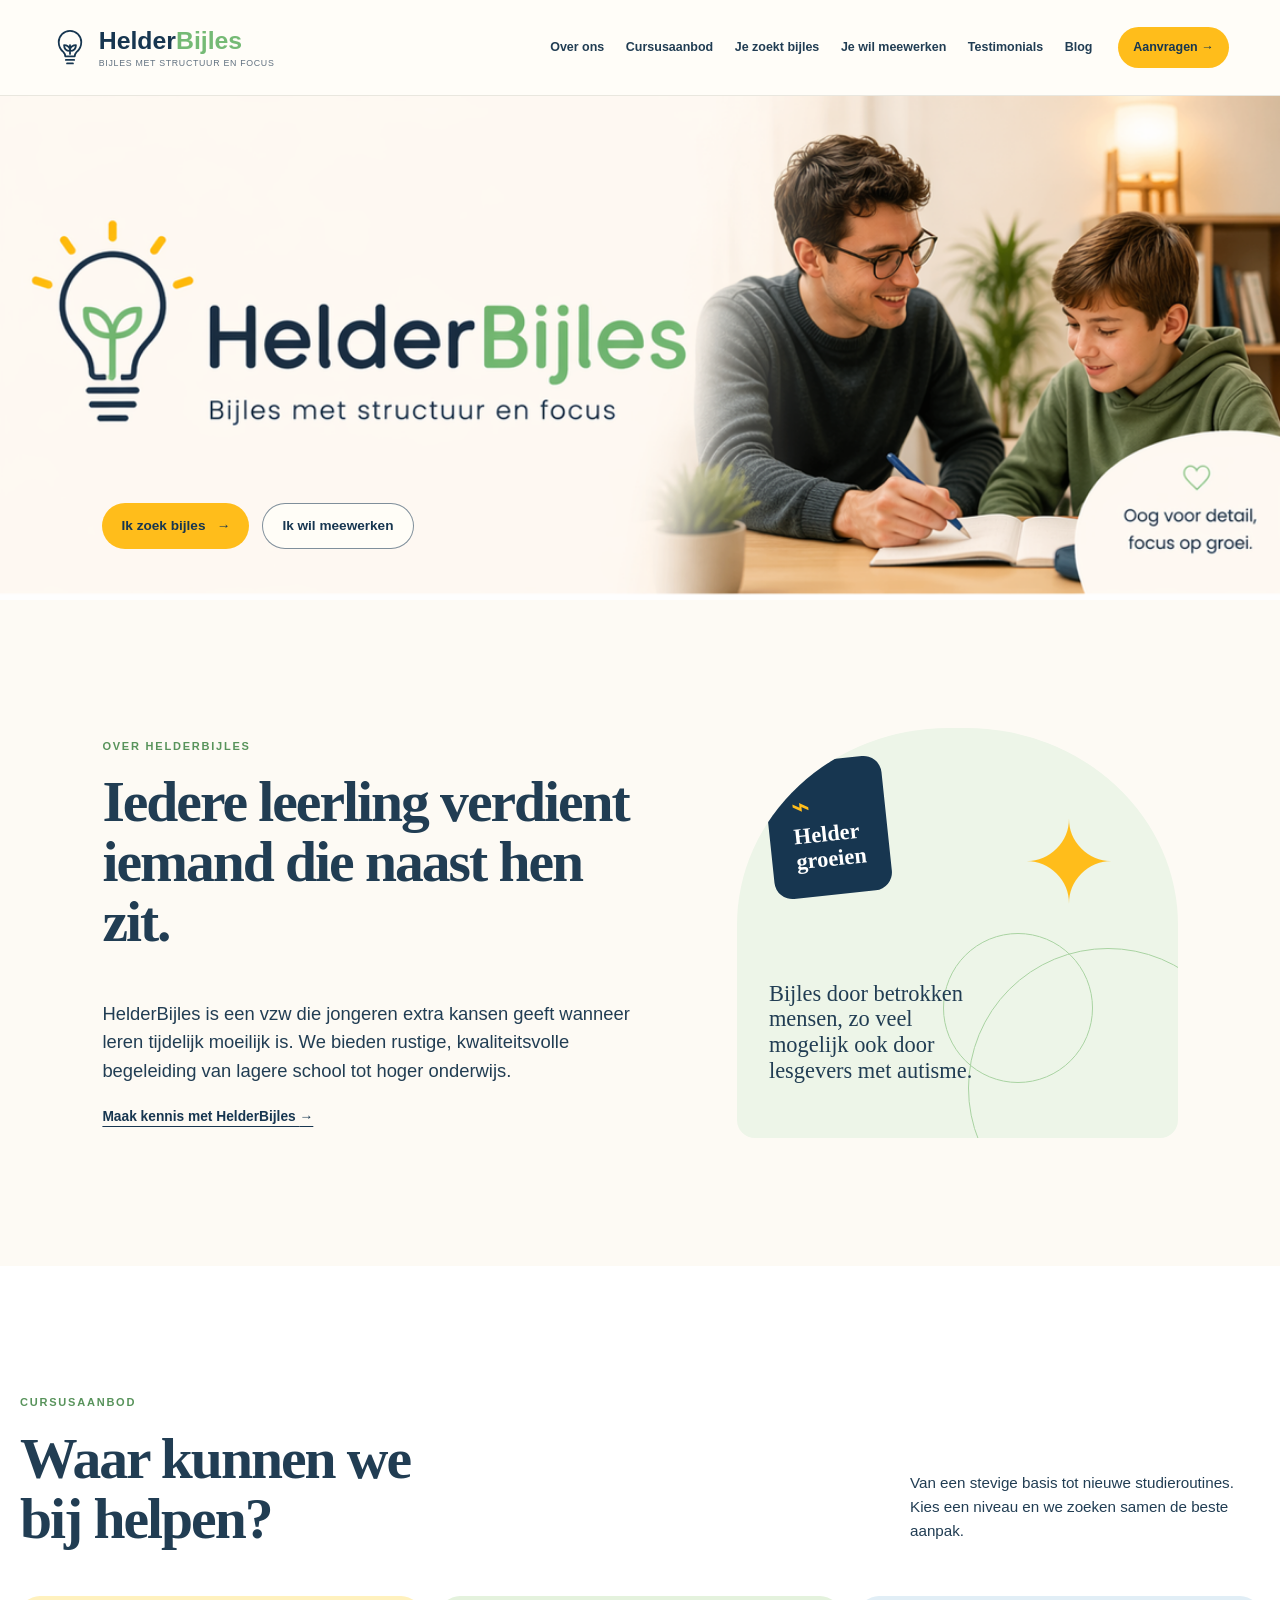
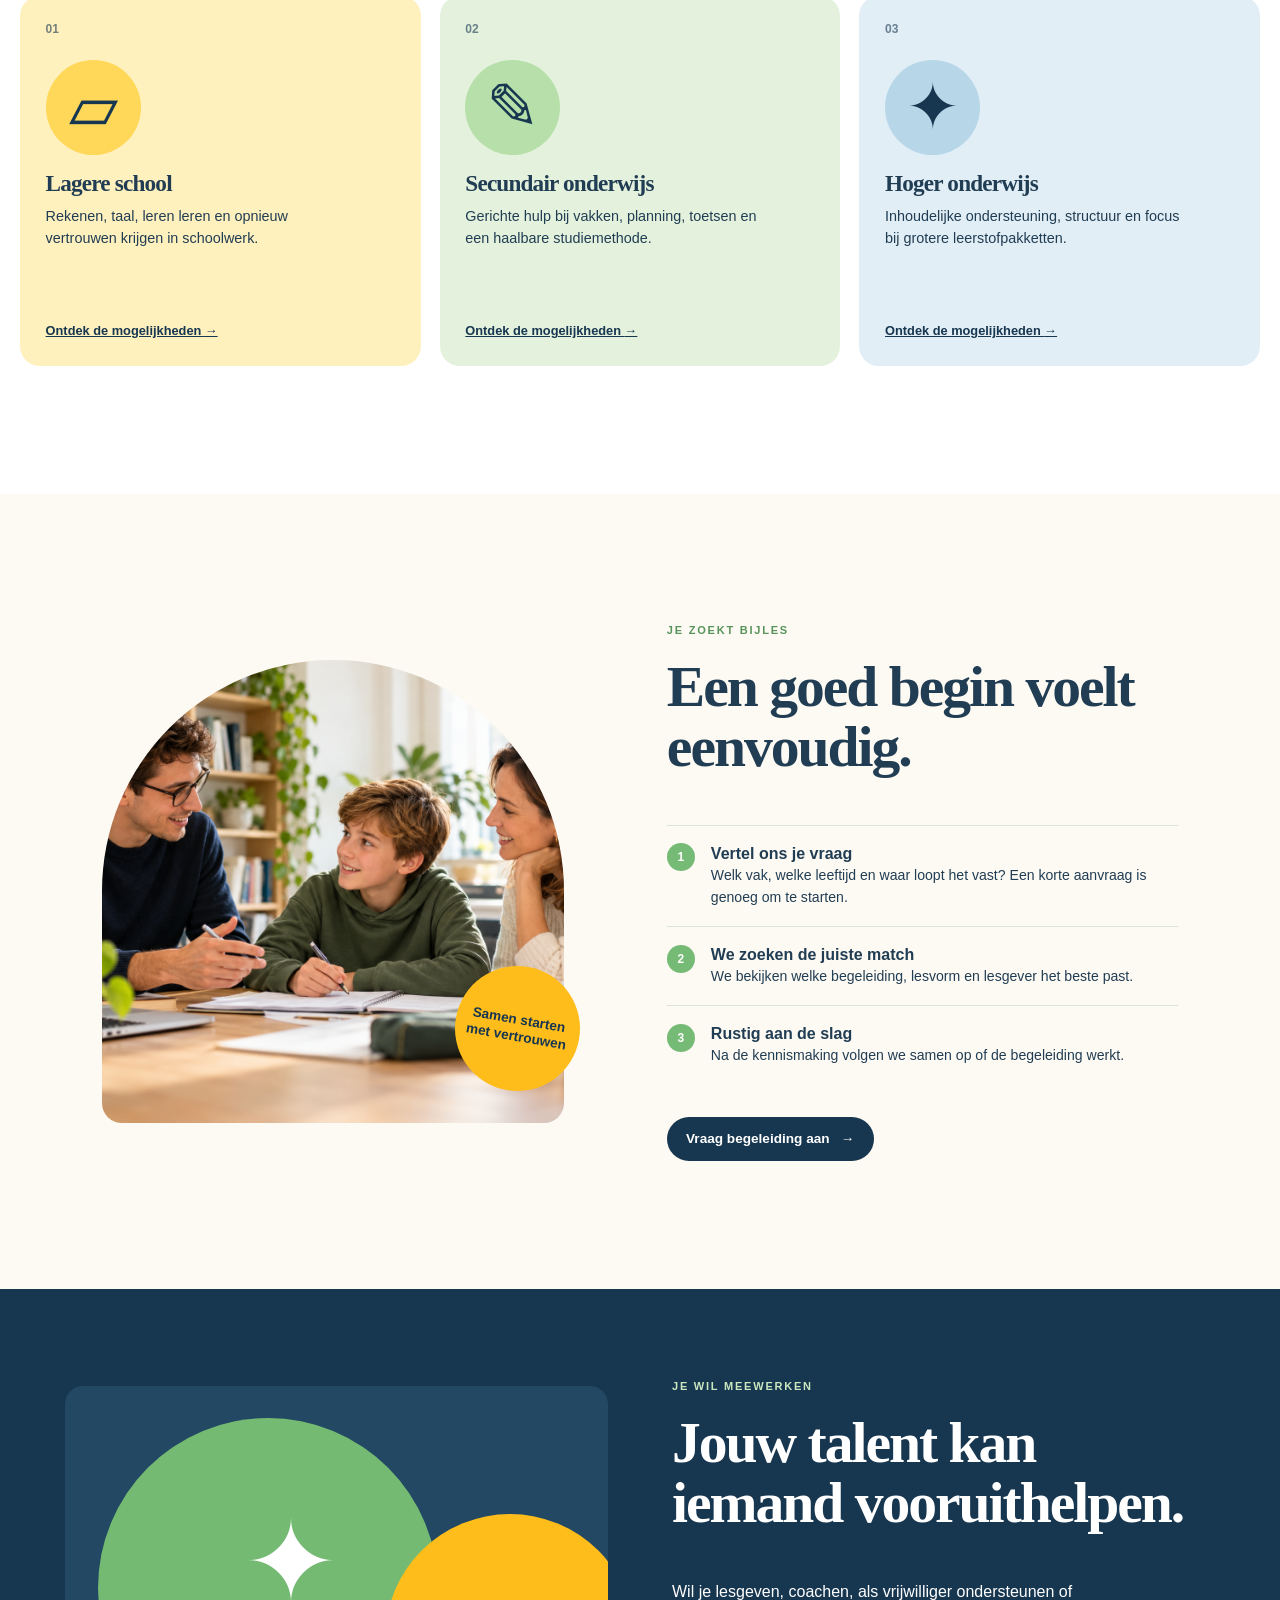
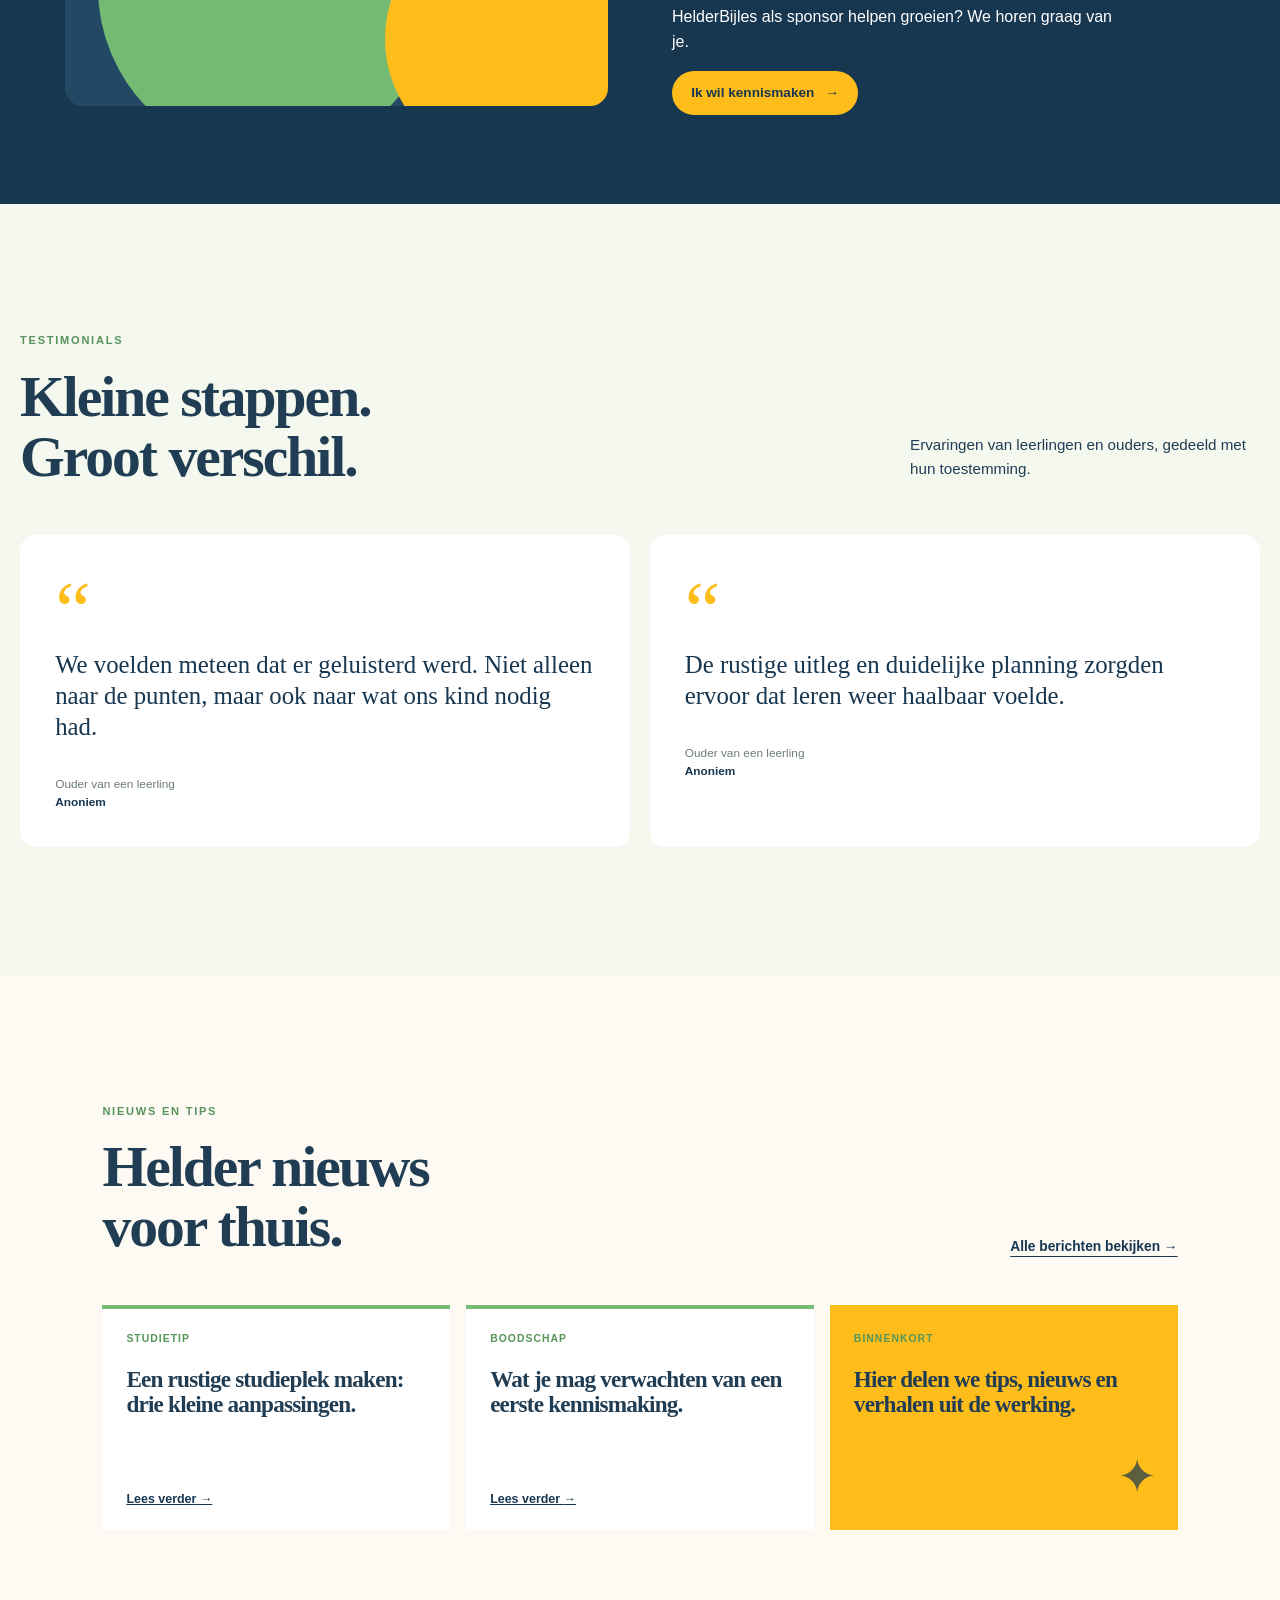
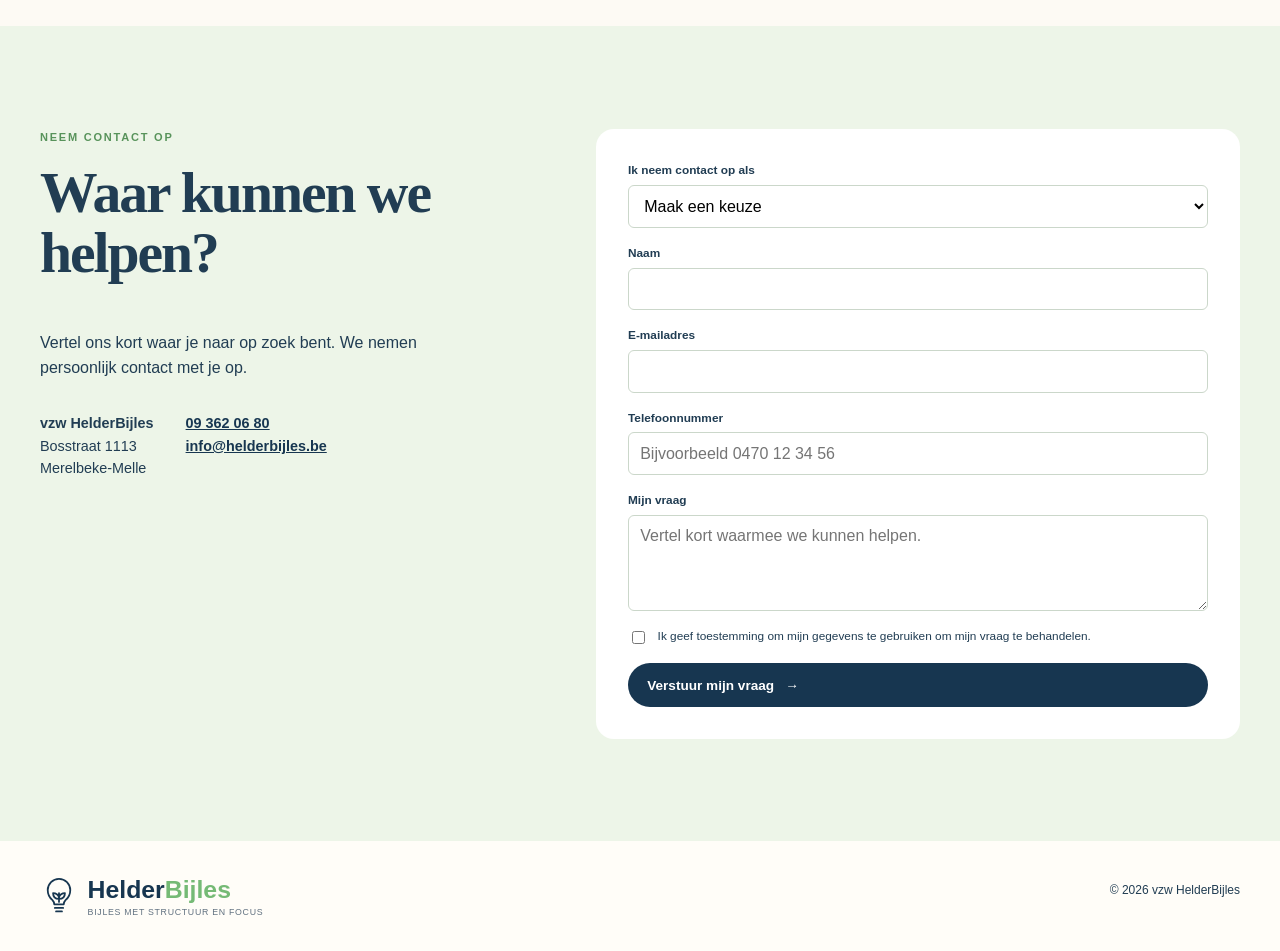
==== index.html @ 5502dac5 "Add files via upload" ====
<!doctype html>
<html lang="nl-BE">
  <head>
    <meta charset="utf-8" />
    <meta name="viewport" content="width=device-width, initial-scale=1" />
    <meta name="description" content="HelderBijles - bijles met structuur en focus." />
    <title>HelderBijles | Bijles met structuur en focus</title>
    <link rel="stylesheet" href="styles.css" />
  </head>
  <body>
    <a class="skip" href="#inhoud">Ga naar de inhoud</a>
    <header class="header">
      <a href="#top" class="brand" aria-label="HelderBijles home">
        <svg viewBox="0 0 64 64" aria-hidden="true"><path d="M21 39c-5-4-8-10-8-17a19 19 0 0 1 38 0c0 7-3 13-8 17-2 2-3 4-3 7H24c0-3-1-5-3-7Z"/><path d="M25 52h14M27 58h10M32 42V27M32 34c-2-6-8-7-10-7 0 7 4 10 10 10ZM32 34c2-6 8-7 10-7 0 7-4 10-10 10Z"/></svg>
        <span>Helder<span>Bijles</span><small>Bijles met structuur en focus</small></span>
      </a>
      <button class="menu-button" aria-expanded="false" aria-controls="menu">Menu <span>☰</span></button>
      <nav id="menu" class="nav" aria-label="Hoofdnavigatie">
        <a href="#over-ons">Over ons</a><a href="#cursusaanbod">Cursusaanbod</a><a href="#bijles">Je zoekt bijles</a><a href="#meewerken">Je wil meewerken</a><a href="#verhalen">Testimonials</a><a href="#blog">Blog</a>
      </nav>
      <a class="header-cta" href="#contact">Aanvragen <span>→</span></a>
    </header>

    <main id="inhoud">
      <section id="top" class="hero" aria-label="HelderBijles">
        <img class="hero-illustration" src="assets/hoofding-illustratie.png" alt="HelderBijles: bijles met structuur en focus. Een lesgever begeleidt een leerling." />
        <div class="hero-actions"><a class="button yellow" href="#bijles">Ik zoek bijles <span>→</span></a><a class="button ghost" href="#meewerken">Ik wil meewerken</a></div>
      </section>

      <section id="over-ons" class="section intro-section">
        <div class="intro-copy"><p class="kicker">Over HelderBijles</p><h2>Iedere leerling verdient iemand die naast hen zit.</h2><p class="large">HelderBijles is een vzw die jongeren extra kansen geeft wanneer leren tijdelijk moeilijk is. We bieden rustige, kwaliteitsvolle begeleiding van lagere school tot hoger onderwijs.</p><a class="arrow-link" href="#contact">Maak kennis met HelderBijles <span>→</span></a></div>
        <div class="intro-visual"><div class="sun">✦</div><div class="orbit orbit-one"></div><div class="orbit orbit-two"></div><div class="leaf-card"><span>⌁</span><strong>Helder<br />groeien</strong></div><p>Bijles door betrokken mensen, zo veel mogelijk ook door lesgevers met autisme.</p></div>
      </section>

      <section id="cursusaanbod" class="section offerings">
        <div class="section-title"><div><p class="kicker">Cursusaanbod</p><h2>Waar kunnen we<br />bij helpen?</h2></div><p>Van een stevige basis tot nieuwe studieroutines. Kies een niveau en we zoeken samen de beste aanpak.</p></div>
        <div class="course-grid">
          <article class="course-card sunny"><span class="course-number">01</span><div class="course-art book">▱</div><h3>Lagere school</h3><p>Rekenen, taal, leren leren en opnieuw vertrouwen krijgen in schoolwerk.</p><a href="#bijles">Ontdek de mogelijkheden <span>→</span></a></article>
          <article class="course-card leafy"><span class="course-number">02</span><div class="course-art pencil">✎</div><h3>Secundair onderwijs</h3><p>Gerichte hulp bij vakken, planning, toetsen en een haalbare studiemethode.</p><a href="#bijles">Ontdek de mogelijkheden <span>→</span></a></article>
          <article class="course-card sky"><span class="course-number">03</span><div class="course-art star">✦</div><h3>Hoger onderwijs</h3><p>Inhoudelijke ondersteuning, structuur en focus bij grotere leerstofpakketten.</p><a href="#bijles">Ontdek de mogelijkheden <span>→</span></a></article>
        </div>
      </section>

      <section id="bijles" class="section split-section">
        <div class="photo-panel"><img src="assets/family-intake.png" alt="Een leerling, ouder en lesgever bespreken samen de begeleiding" /><span class="photo-badge">Samen starten<br />met vertrouwen</span></div>
        <div class="steps"><p class="kicker">Je zoekt bijles</p><h2>Een goed begin voelt eenvoudig.</h2><ol><li><span>1</span><div><h3>Vertel ons je vraag</h3><p>Welk vak, welke leeftijd en waar loopt het vast? Een korte aanvraag is genoeg om te starten.</p></div></li><li><span>2</span><div><h3>We zoeken de juiste match</h3><p>We bekijken welke begeleiding, lesvorm en lesgever het beste past.</p></div></li><li><span>3</span><div><h3>Rustig aan de slag</h3><p>Na de kennismaking volgen we samen op of de begeleiding werkt.</p></div></li></ol><a class="button navy" href="#contact">Vraag begeleiding aan <span>→</span></a></div>
      </section>

      <section id="meewerken" class="join-section"><div class="join-art"><div class="circle circle-a"></div><div class="circle circle-b"></div><span>✦</span></div><div><p class="kicker light">Je wil meewerken</p><h2>Jouw talent kan<br />iemand vooruithelpen.</h2><p>Wil je lesgeven, coachen, als vrijwilliger ondersteunen of HelderBijles als sponsor helpen groeien? We horen graag van je.</p><a class="button yellow" href="#contact">Ik wil kennismaken <span>→</span></a></div></section>

      <section id="verhalen" class="section stories"><div class="section-title"><div><p class="kicker">Testimonials</p><h2>Kleine stappen.<br />Groot verschil.</h2></div><p>Ervaringen van leerlingen en ouders, gedeeld met hun toestemming.</p></div><div class="quote-grid" data-testimonials></div></section>

      <section id="blog" class="section blog-section"><div class="section-title"><div><p class="kicker">Nieuws en tips</p><h2>Helder nieuws<br />voor thuis.</h2></div><a class="arrow-link" href="#contact">Alle berichten bekijken <span>→</span></a></div><div class="post-grid" data-posts></div></section>

      <section id="contact" class="contact"><div><p class="kicker">Neem contact op</p><h2>Waar kunnen we<br />helpen?</h2><p>Vertel ons kort waar je naar op zoek bent. We nemen persoonlijk contact met je op.</p><div class="contact-details"><p><strong>vzw HelderBijles</strong><br />Bosstraat 1113<br />Merelbeke-Melle</p><p><a href="tel:+3293620680">09 362 06 80</a><br /><a href="mailto:info@helderbijles.be">info@helderbijles.be</a></p></div></div><form id="contact-form" name="contact" method="POST" action="thank-you.html" data-netlify="true" netlify-honeypot="bot-field"><input type="hidden" name="form-name" value="contact" /><p class="hidden"><label>Laat dit veld leeg<input name="bot-field" /></label></p><label>Ik neem contact op als<select name="rol" required><option value="">Maak een keuze</option><option>Ouder of leerling</option><option>Kandidaat-lesgever of coach</option><option>Vrijwilliger</option><option>Sponsor of partner</option></select></label><label>Naam<input required name="naam" autocomplete="name" /></label><label>E-mailadres<input required type="email" name="email" autocomplete="email" /></label><label>Telefoonnummer<input required type="tel" name="telefoon" autocomplete="tel" inputmode="tel" placeholder="Bijvoorbeeld 0470 12 34 56" /></label><label>Mijn vraag<textarea name="vraag" rows="4" placeholder="Vertel kort waarmee we kunnen helpen."></textarea></label><label class="check"><input required type="checkbox" name="toestemming" /><span>Ik geef toestemming om mijn gegevens te gebruiken om mijn vraag te behandelen.</span></label><button class="button navy" type="submit">Verstuur mijn vraag <span>→</span></button></form></section>
    </main>
    <footer><a href="#top" class="brand"><svg viewBox="0 0 64 64" aria-hidden="true"><path d="M21 39c-5-4-8-10-8-17a19 19 0 0 1 38 0c0 7-3 13-8 17-2 2-3 4-3 7H24c0-3-1-5-3-7Z"/><path d="M25 52h14M27 58h10M32 42V27M32 34c-2-6-8-7-10-7 0 7 4 10 10 10ZM32 34c2-6 8-7 10-7 0 7-4 10-10 10Z"/></svg><span>Helder<span>Bijles</span><small>Bijles met structuur en focus</small></span></a><p>© <span id="year"></span> vzw HelderBijles</p></footer><script src="script.js"></script>
  </body>
</html>
---- styles.css ----
:root{--navy:#173650;--ink:#213d53;--green:#75ba75;--yellow:#ffbd1b;--cream:#fdfaf4;--soft:#edf5e8;--line:#d9e3d8}*{box-sizing:border-box}html{scroll-behavior:smooth}body{margin:0;background:var(--cream);color:var(--ink);font:16px/1.55 Arial,sans-serif}h1,h2,h3,p{margin-top:0}h1,h2,h3{font-family:Georgia,serif;line-height:1.04;letter-spacing:-.035em}h1{font-size:clamp(3.5rem,7vw,7.2rem)}h2{font-size:clamp(2.45rem,4.5vw,4.5rem)}h3{font-size:1.45rem}.skip{position:absolute;left:-10000px}.skip:focus{left:1rem;top:1rem;padding:.5rem;background:white;z-index:10}.header{height:96px;display:flex;align-items:center;gap:1.6rem;padding:0 clamp(1rem,4vw,4rem);background:#fffdf8;position:sticky;top:0;z-index:5;border-bottom:1px solid #e9e7df}.brand{display:flex;align-items:center;gap:.6rem;text-decoration:none;color:var(--navy);font:bold 1.55rem Arial,sans-serif;white-space:nowrap}.brand svg{width:38px;height:46px;fill:none;stroke:var(--navy);stroke-width:3;stroke-linecap:round;stroke-linejoin:round}.brand>span>span{color:var(--green)}.brand small{display:block;font:400 .55rem/1.2 Arial,sans-serif;letter-spacing:.08em;text-transform:uppercase;color:#617180;margin-top:3px}.nav{display:flex;gap:1.35rem;align-items:center;margin-left:auto}.nav a{font-size:.78rem;font-weight:bold;text-decoration:none;color:var(--ink);white-space:nowrap}.nav a:hover,.arrow-link:hover{color:var(--green)}.header-cta{background:var(--yellow);border-radius:99px;padding:.7rem .95rem;text-decoration:none;color:var(--navy);font-size:.78rem;font-weight:bold;white-space:nowrap}.menu-button{display:none}.hero{min-height:640px;position:relative;overflow:hidden;background:var(--navy);color:white}.hero-photo{position:absolute;inset:0;width:100%;height:100%;object-fit:cover}.hero-shade{position:absolute;inset:0;background:linear-gradient(90deg,rgba(15,37,55,.91) 0%,rgba(20,49,72,.73) 36%,rgba(20,49,72,.09) 74%)}.hero-copy{position:relative;z-index:1;max-width:1380px;margin:auto;padding:clamp(5rem,11vw,9.5rem) clamp(1.25rem,8vw,8rem)}.hero h1{margin-bottom:1rem}.hero h1 em{font-style:normal;color:var(--yellow)}.hero-copy>p:not(.kicker){max-width:480px;font-size:1.15rem}.kicker{color:#58935b;text-transform:uppercase;font-size:.69rem;letter-spacing:.16em;font-weight:bold;margin-bottom:1.1rem}.kicker.light{color:#cae7bf}.hero-actions{display:flex;gap:.8rem;flex-wrap:wrap;margin-top:2rem}.button{display:inline-flex;gap:.7rem;align-items:center;border:0;border-radius:99px;padding:.9rem 1.2rem;text-decoration:none;font:bold .85rem Arial,sans-serif;cursor:pointer}.yellow{background:var(--yellow);color:var(--navy)}.navy{background:var(--navy);color:white}.ghost{border:1px solid rgba(255,255,255,.7);color:white}.hero-note{position:absolute;right:clamp(1.25rem,7vw,7rem);bottom:2.2rem;z-index:1;display:flex;gap:.8rem;align-items:flex-start;background:#fffdf8;color:var(--navy);padding:1rem 1.2rem;border-radius:18px}.hero-note p{margin:0;font-size:.78rem;line-height:1.35}.spark{color:var(--green);font-size:1.7rem}.section{padding:clamp(4.5rem,10vw,9rem) clamp(1.25rem,8vw,8rem);max-width:1500px;margin:auto}.intro-section{display:grid;grid-template-columns:1.1fr .9fr;gap:6rem;align-items:center}.intro-copy .large{font-size:1.15rem;max-width:590px}.arrow-link{font-size:.86rem;font-weight:bold;color:var(--navy);text-underline-offset:5px}.intro-visual{min-height:410px;background:var(--soft);border-radius:48% 48% 18px 18px;position:relative;overflow:hidden}.intro-visual>p{position:absolute;bottom:2rem;left:2rem;right:2rem;max-width:220px;font:1.4rem/1.15 Georgia,serif}.sun{position:absolute;right:14%;top:12%;font-size:7rem;color:var(--yellow)}.orbit{position:absolute;border:1px solid #a9d3a2;border-radius:50%}.orbit-one{height:280px;width:280px;right:-70px;bottom:-90px}.orbit-two{height:150px;width:150px;right:85px;bottom:55px}.leaf-card{position:absolute;left:2rem;top:2rem;padding:1.5rem;background:var(--navy);color:white;border-radius:18px;transform:rotate(-6deg);font:1.4rem/1.1 Georgia,serif}.leaf-card span{display:block;color:var(--yellow);font:2rem Arial}.offerings{background:#fff;max-width:none;padding-left:max(1.25rem,calc((100vw - 1340px)/2));padding-right:max(1.25rem,calc((100vw - 1340px)/2))}.section-title{display:flex;justify-content:space-between;gap:3rem;align-items:end;margin-bottom:3rem}.section-title h2{margin-bottom:0}.section-title>p{max-width:350px;font-size:.95rem;margin-bottom:.4rem}.course-grid{display:grid;grid-template-columns:repeat(3,1fr);gap:1.2rem}.course-card{border-radius:20px;min-height:370px;padding:1.6rem;display:flex;flex-direction:column;position:relative;overflow:hidden}.sunny{background:#fff1be}.leafy{background:#e4f2dd}.sky{background:#e1eef6}.course-number{font:bold .75rem Arial;color:rgba(23,54,80,.6)}.course-art{height:95px;width:95px;border-radius:50%;display:grid;place-items:center;margin:1.5rem 0 1rem;font:4rem Georgia,serif;color:var(--navy)}.sunny .course-art{background:#ffd759}.leafy .course-art{background:#b6dfaa}.sky .course-art{background:#b7d7e9}.course-card h3{margin-bottom:.6rem}.course-card p{font-size:.9rem;max-width:310px}.course-card a{margin-top:auto;font-size:.8rem;font-weight:bold;color:var(--navy)}.split-section{display:grid;grid-template-columns:.95fr 1.05fr;gap:clamp(3rem,8vw,8rem);align-items:center}.photo-panel{position:relative}.photo-panel img{display:block;width:100%;aspect-ratio:1/1;object-fit:cover;border-radius:50% 50% 20px 20px}.photo-badge{position:absolute;right:-1rem;bottom:2rem;background:var(--yellow);color:var(--navy);border-radius:50%;height:125px;width:125px;display:grid;place-items:center;text-align:center;font:bold .85rem/1.2 Arial;transform:rotate(10deg)}.steps ol{padding:0;margin:2rem 0;list-style:none}.steps li{display:flex;gap:1rem;padding:1.1rem 0;border-top:1px solid var(--line)}.steps li>span{height:28px;min-width:28px;display:grid;place-items:center;border-radius:50%;background:var(--green);color:white;font:bold .75rem Arial}.steps li h3{font-family:Arial,sans-serif;font-size:1rem;letter-spacing:0;margin:.15rem 0}.steps li p{font-size:.88rem;margin:0}.join-section{background:var(--navy);color:white;display:grid;grid-template-columns:1fr 1fr;gap:4rem;align-items:center;padding:clamp(3rem,7vw,6rem) max(1.25rem,calc((100vw - 1150px)/2))}.join-section h2{color:white}.join-section>div:last-child>p:not(.kicker){max-width:440px}.join-art{height:320px;position:relative;background:#224863;border-radius:18px;overflow:hidden}.circle{position:absolute;border-radius:50%}.circle-a{width:340px;height:340px;left:6%;top:10%;background:#74ba73}.circle-b{width:250px;height:250px;right:-5%;bottom:-18%;background:var(--yellow)}.join-art span{position:absolute;left:33%;top:28%;font-size:7rem;color:white}.stories{background:#f4f8ef;max-width:none;padding-left:max(1.25rem,calc((100vw - 1340px)/2));padding-right:max(1.25rem,calc((100vw - 1340px)/2))}.quote-grid{display:grid;grid-template-columns:1fr 1fr;gap:1.2rem}.quote-grid figure{margin:0;background:white;padding:2.2rem;border-radius:16px}.quote-mark{font:5rem/1 Georgia,serif;color:var(--yellow)}blockquote{font:1.55rem/1.25 Georgia,serif;color:var(--navy);margin:0 0 2rem}figcaption{font-size:.74rem;color:#6d7b7d}figcaption strong{color:var(--navy)}.blog-section{padding-bottom:6rem}.post-grid{display:grid;grid-template-columns:1fr 1fr 1fr;gap:1rem}.post-grid article{min-height:225px;padding:1.5rem;border-top:4px solid var(--green);background:white;display:flex;flex-direction:column}.post-grid h3{font-size:1.45rem;margin:.8rem 0}.post-label{font:bold .65rem Arial;letter-spacing:.1em;color:#569558}.post-grid a{font:bold .78rem Arial;margin-top:auto;color:var(--navy)}.post-accent{background:var(--yellow)!important;border-color:var(--yellow)!important;position:relative}.big-spark{position:absolute;right:1.3rem;bottom:1rem;font-size:3rem;color:rgba(23,54,80,.7)}.contact{background:#edf5e8;padding:clamp(4rem,8vw,7rem) max(1.25rem,calc((100vw - 1200px)/2));display:grid;grid-template-columns:.85fr 1.15fr;gap:5rem}.contact>div>p:not(.kicker){max-width:400px}.contact-details{display:flex;gap:2rem;margin-top:2rem;font-size:.9rem}.contact-details a{color:var(--navy);font-weight:bold}form{background:white;padding:2rem;border-radius:18px;display:grid;gap:1rem}label{display:grid;gap:.35rem;font-size:.74rem;font-weight:bold}input,textarea,select{width:100%;font:1rem Arial;padding:.7rem;border:1px solid #cbd7ca;border-radius:6px;background:white}.check{display:flex;gap:.6rem;align-items:flex-start;font-weight:normal}.check input{width:auto;margin-top:.25rem}#form-message{min-height:1rem;margin:0;color:#3a753c;font-size:.85rem;font-weight:bold}footer{padding:2rem max(1.25rem,calc((100vw - 1200px)/2));display:flex;justify-content:space-between;align-items:center;background:#fffdf8;font-size:.75rem}@media(max-width:1050px){.nav{gap:.7rem}.nav a{font-size:.7rem}.header{gap:.8rem}.intro-section,.split-section,.contact{gap:3rem}}@media(max-width:800px){.header{height:76px}.brand{font-size:1.2rem}.brand svg{width:31px;height:37px}.brand small{display:none}.menu-button{display:flex;margin-left:auto;border:0;background:none;font:bold .78rem Arial;color:var(--navy);gap:.4rem}.header-cta{display:none}.nav{display:none;position:absolute;top:76px;left:0;right:0;background:#fffdf8;padding:1rem 1.25rem;flex-direction:column;align-items:flex-start;border-bottom:1px solid var(--line)}.nav.open{display:flex}.hero{min-height:600px}.hero-shade{background:linear-gradient(90deg,rgba(15,37,55,.91),rgba(20,49,72,.2))}.hero-note{right:1rem;bottom:1rem}.intro-section,.split-section,.join-section,.contact{grid-template-columns:1fr}.intro-section{gap:3rem}.section-title{display:block}.section-title>p{margin-top:1.5rem}.course-grid,.quote-grid,.post-grid{grid-template-columns:1fr}.course-card{min-height:290px}.split-section{gap:3rem}.photo-panel{max-width:480px}.photo-badge{right:0}.join-section{gap:2rem}.join-art{height:240px;order:2}.contact-details{display:block}.contact-details p{margin-bottom:1rem}footer{display:block}footer p{margin-top:1rem}}
/* Homepage masthead supplied by HelderBijles */
.hero{min-height:0;position:relative;overflow:hidden;background:#fbf7f0;color:var(--navy)}
.hero-illustration{display:block;width:100%;height:auto;min-height:440px;object-fit:cover;object-position:center}
.hero .hero-actions{position:absolute;z-index:1;left:clamp(1.25rem,8vw,8rem);bottom:clamp(1.25rem,4vw,3.5rem);display:flex;gap:.8rem;flex-wrap:wrap;margin:0}
.hero .ghost{border-color:rgba(23,54,80,.55);background:rgba(255,253,248,.88);color:var(--navy)}
@media(max-width:800px){.hero{padding-bottom:4.5rem}.hero-illustration{min-height:0;object-fit:contain}.hero .hero-actions{left:1.25rem;right:1.25rem;bottom:1rem}.hero .button{padding:.75rem 1rem}}
 .hidden{position:absolute!important;left:-10000px!important}
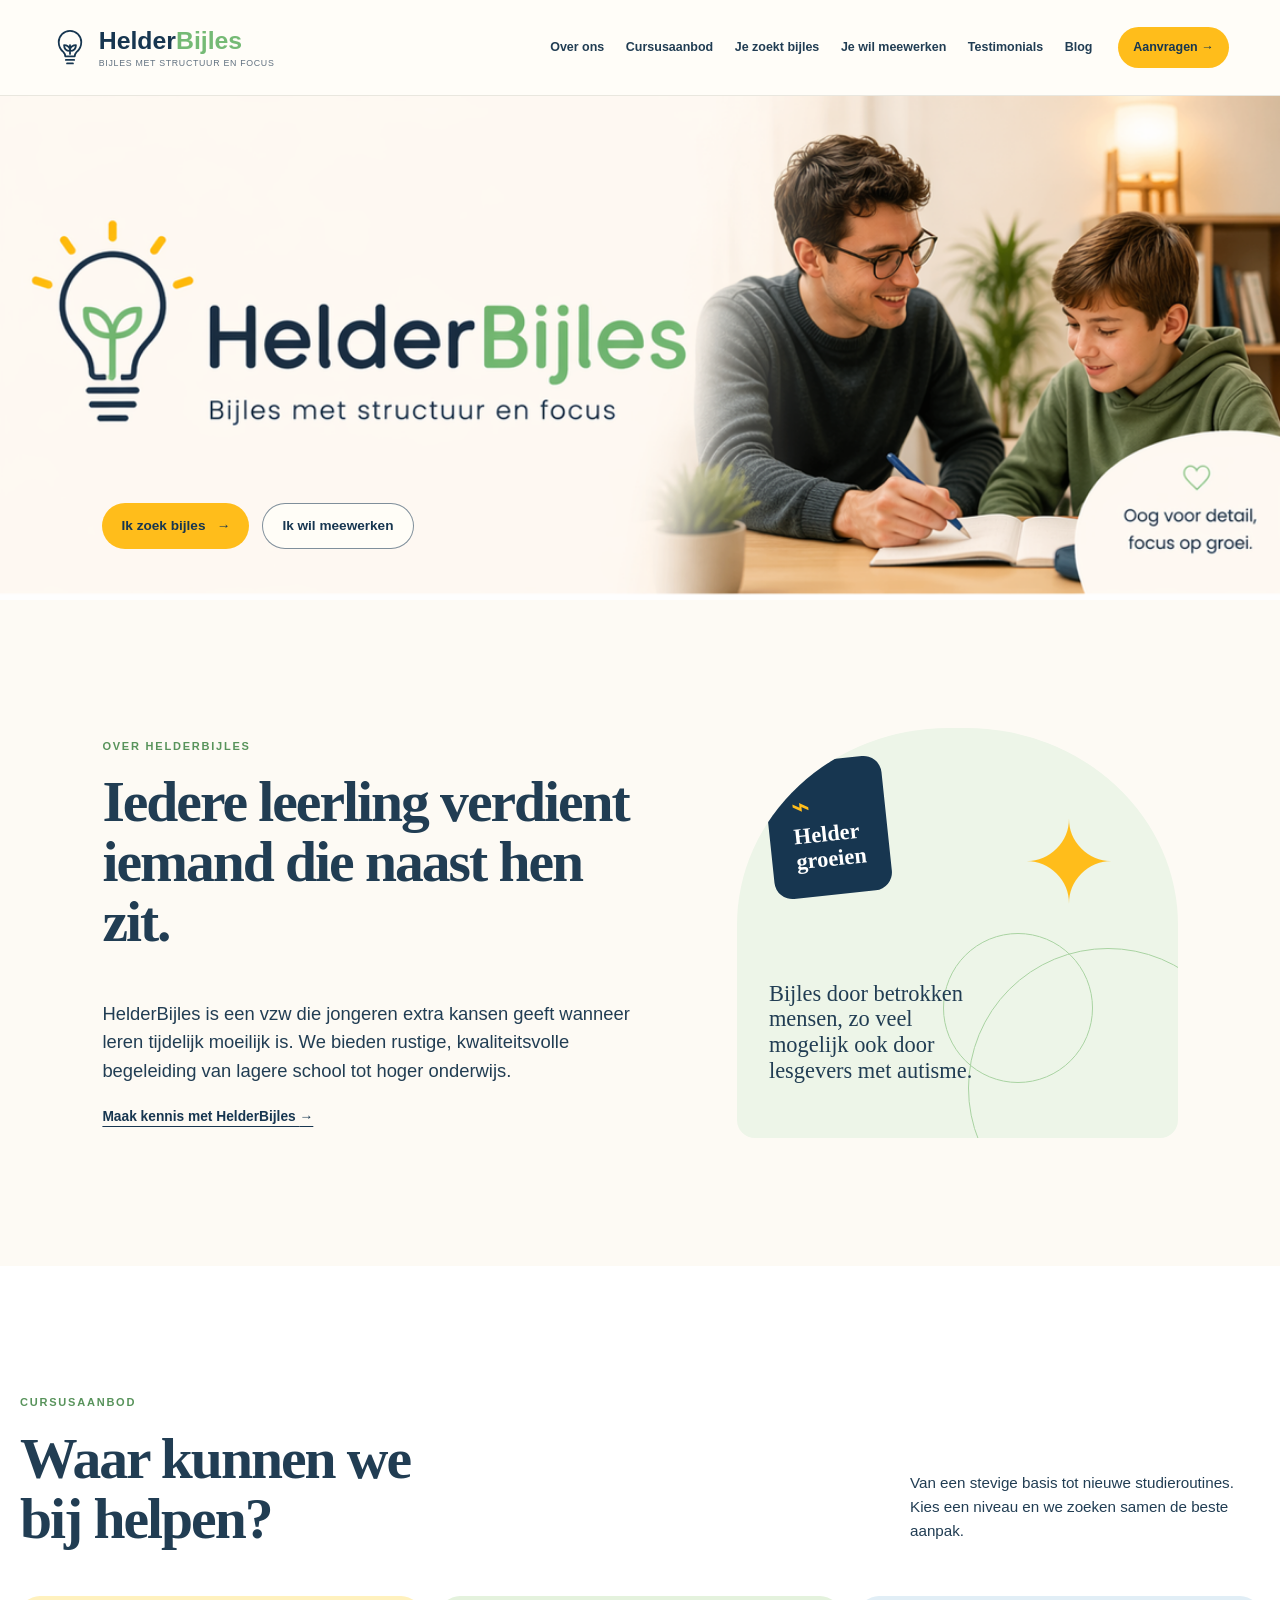
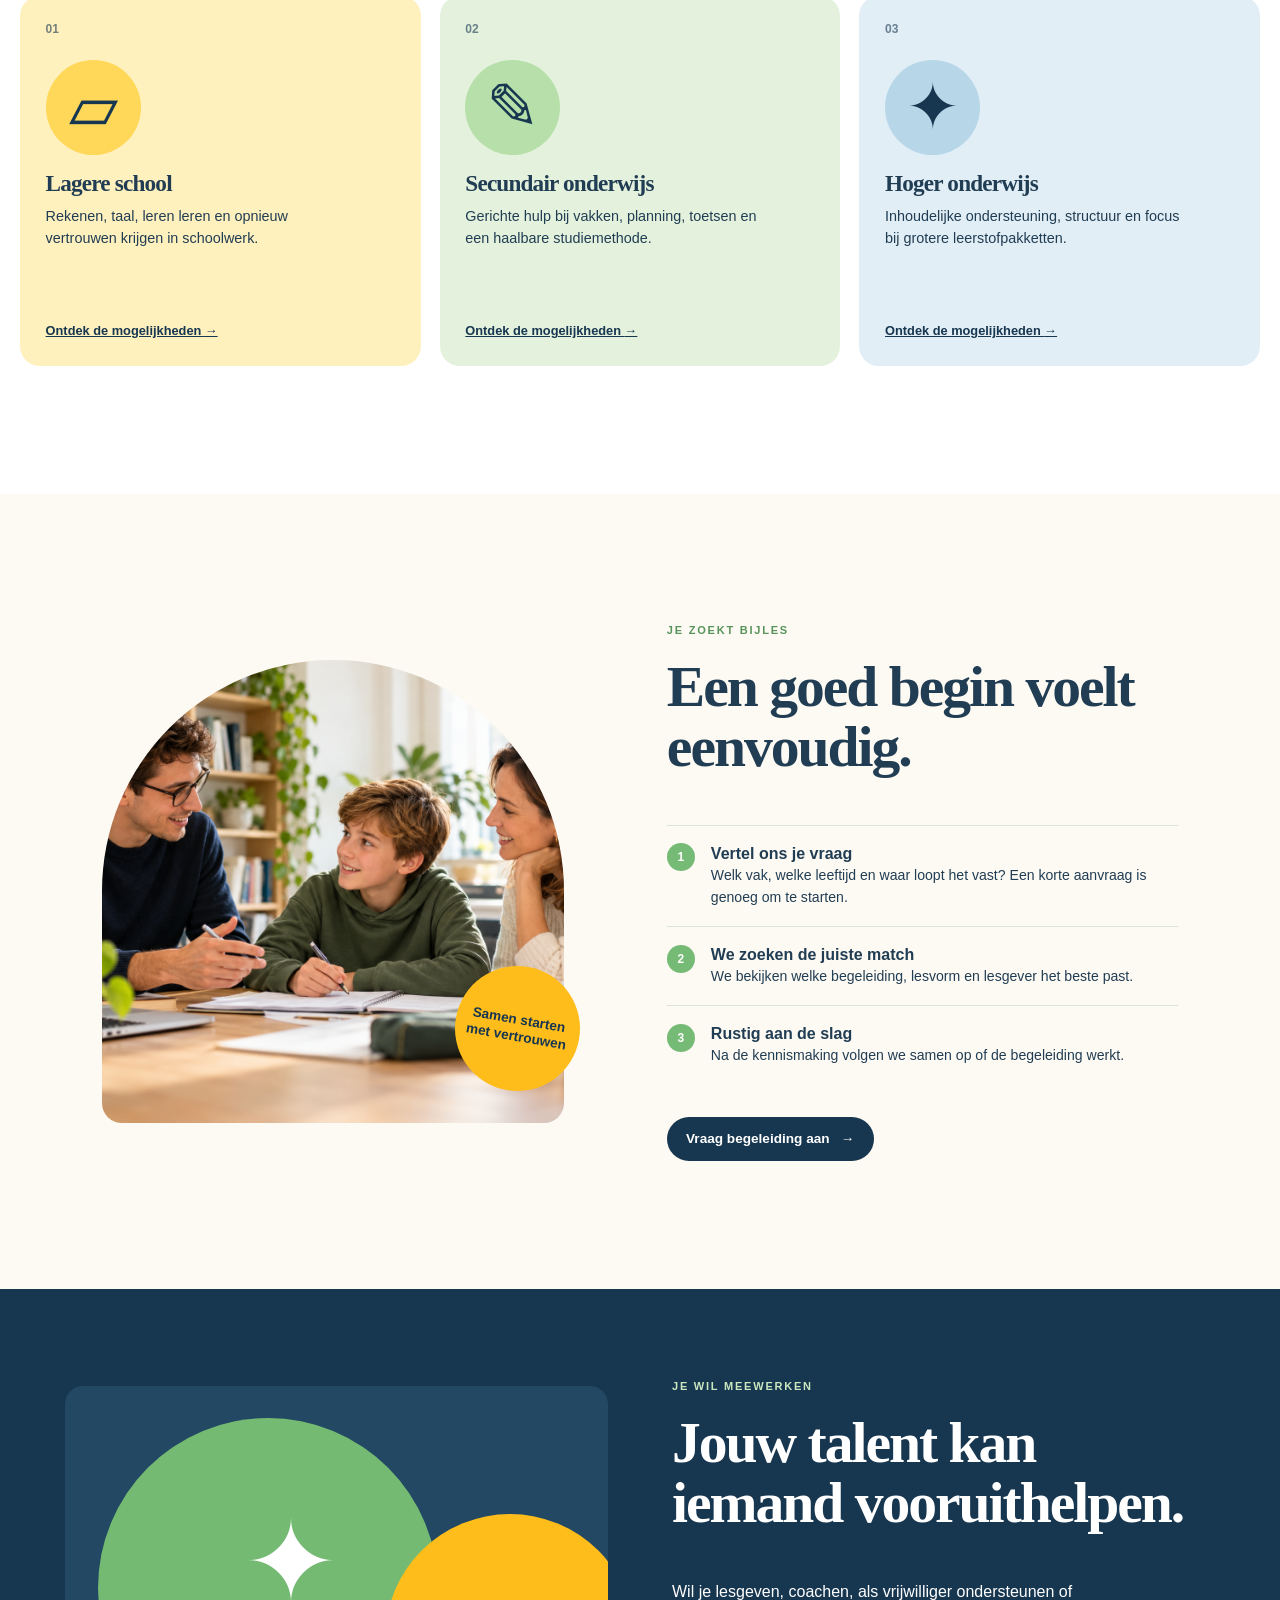
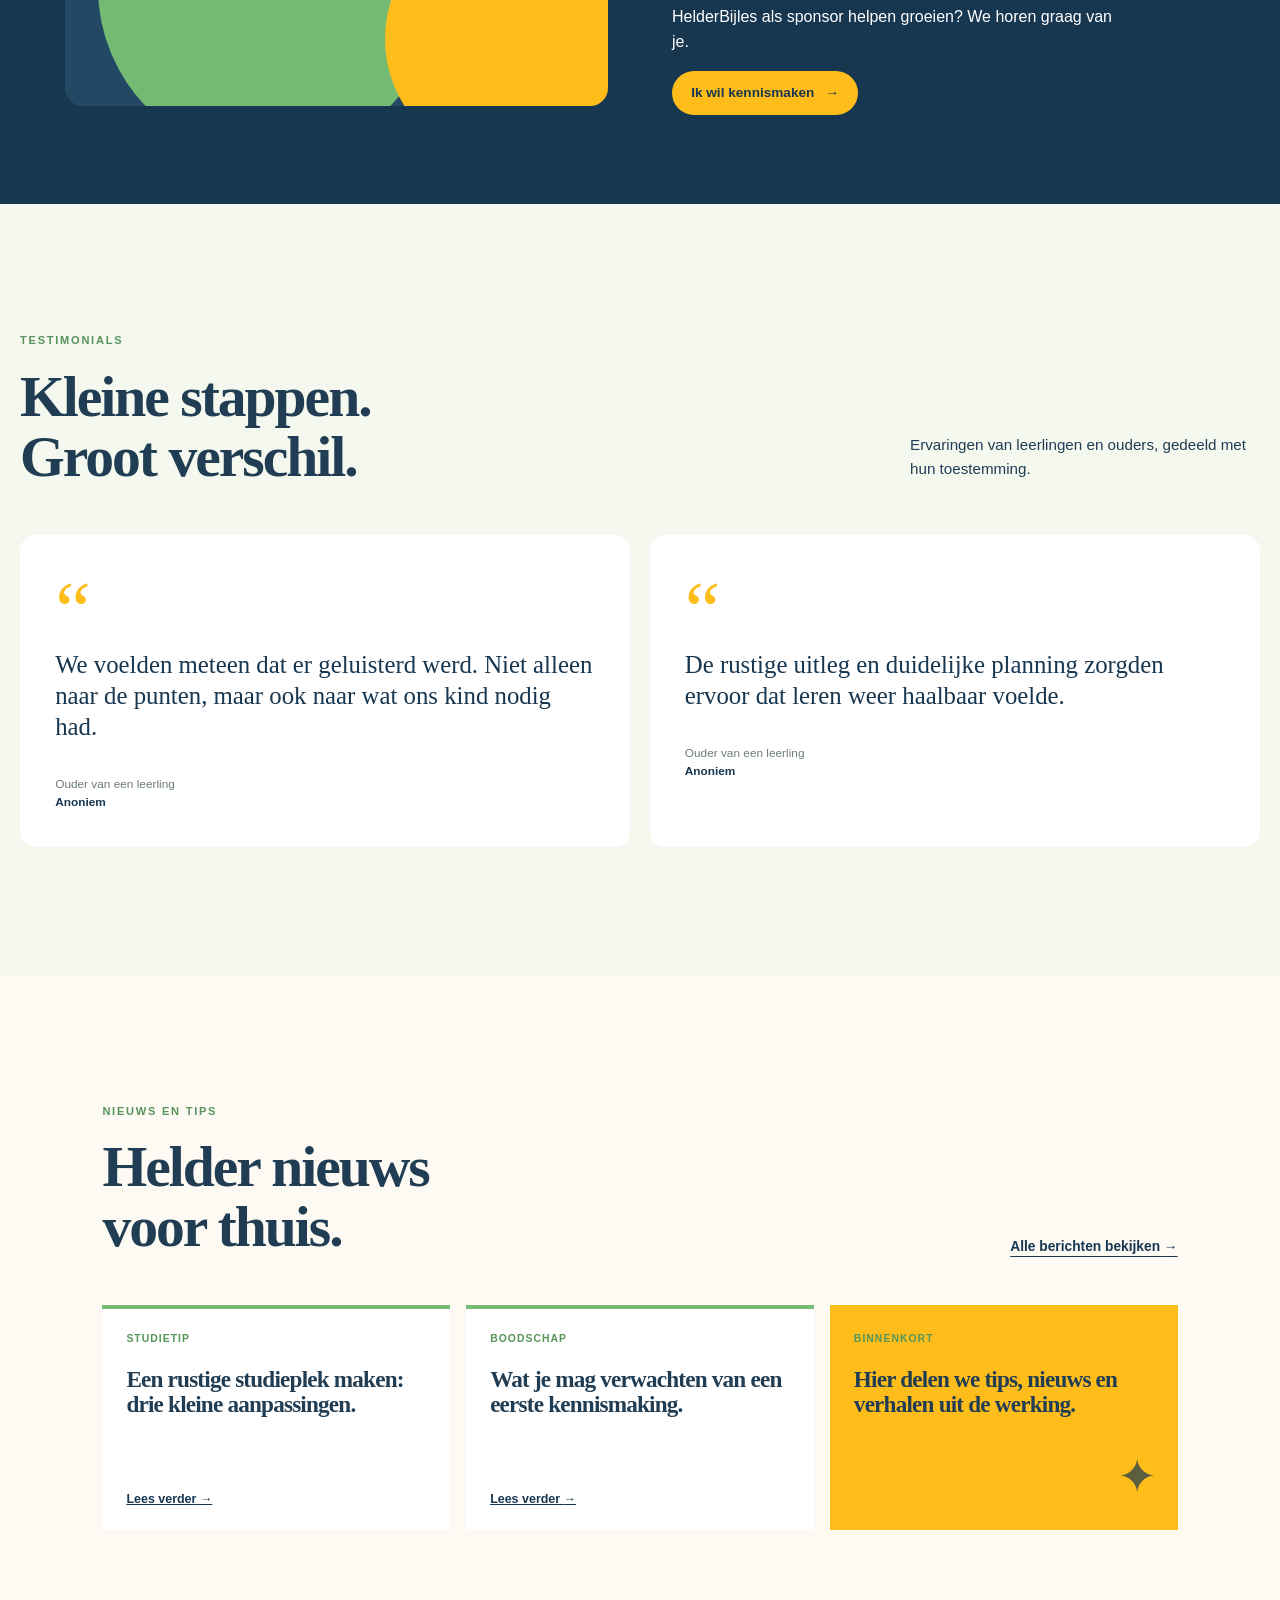
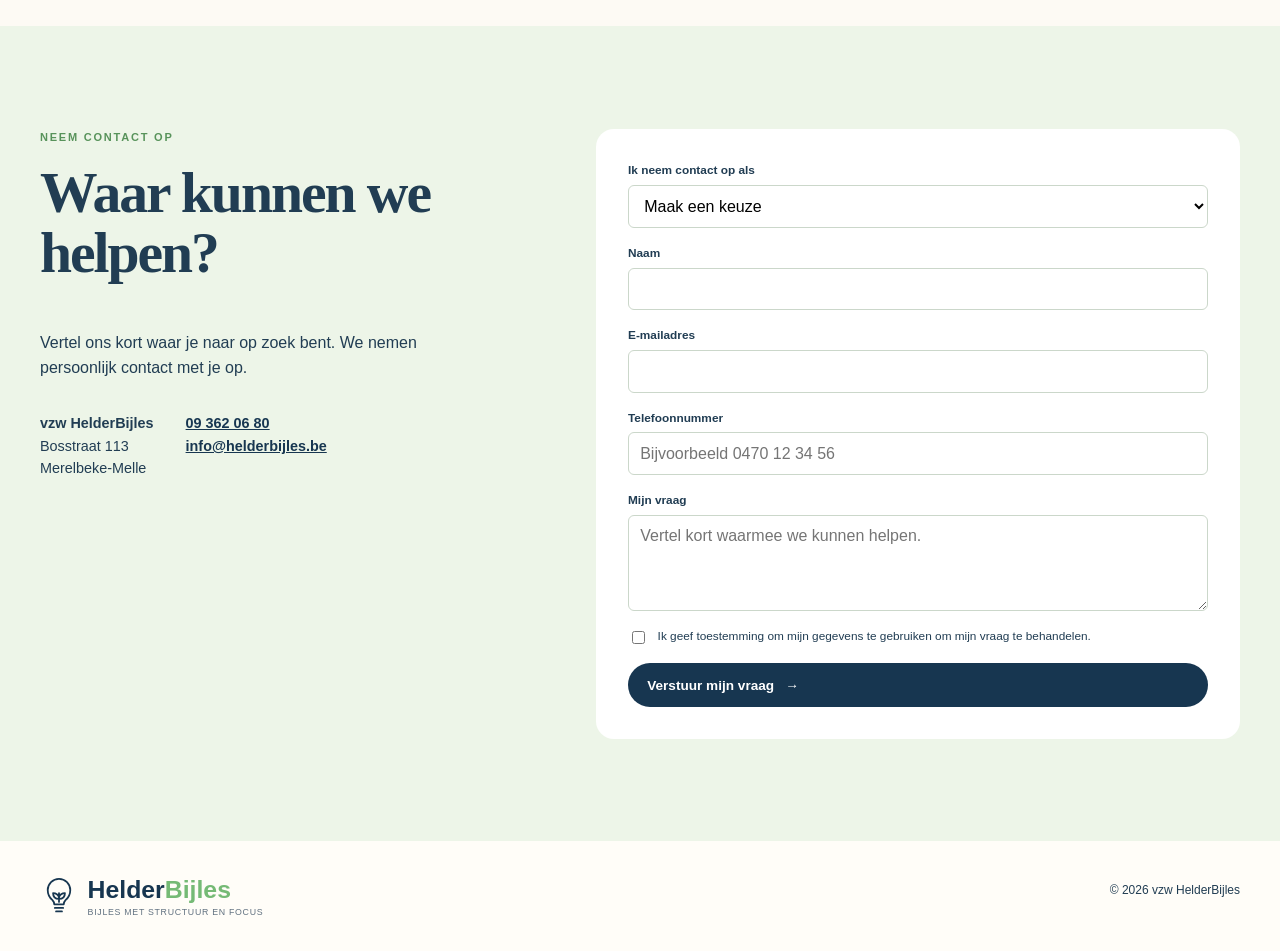
==== commit 99aa173b: "Update index.html" ====
--- a/index.html
+++ b/index.html
@@ -52,7 +52,7 @@
 
       <section id="blog" class="section blog-section"><div class="section-title"><div><p class="kicker">Nieuws en tips</p><h2>Helder nieuws<br />voor thuis.</h2></div><a class="arrow-link" href="#contact">Alle berichten bekijken <span>→</span></a></div><div class="post-grid" data-posts></div></section>
 
-      <section id="contact" class="contact"><div><p class="kicker">Neem contact op</p><h2>Waar kunnen we<br />helpen?</h2><p>Vertel ons kort waar je naar op zoek bent. We nemen persoonlijk contact met je op.</p><div class="contact-details"><p><strong>vzw HelderBijles</strong><br />Bosstraat 1113<br />Merelbeke-Melle</p><p><a href="tel:+3293620680">09 362 06 80</a><br /><a href="mailto:info@helderbijles.be">info@helderbijles.be</a></p></div></div><form id="contact-form" name="contact" method="POST" action="thank-you.html" data-netlify="true" netlify-honeypot="bot-field"><input type="hidden" name="form-name" value="contact" /><p class="hidden"><label>Laat dit veld leeg<input name="bot-field" /></label></p><label>Ik neem contact op als<select name="rol" required><option value="">Maak een keuze</option><option>Ouder of leerling</option><option>Kandidaat-lesgever of coach</option><option>Vrijwilliger</option><option>Sponsor of partner</option></select></label><label>Naam<input required name="naam" autocomplete="name" /></label><label>E-mailadres<input required type="email" name="email" autocomplete="email" /></label><label>Telefoonnummer<input required type="tel" name="telefoon" autocomplete="tel" inputmode="tel" placeholder="Bijvoorbeeld 0470 12 34 56" /></label><label>Mijn vraag<textarea name="vraag" rows="4" placeholder="Vertel kort waarmee we kunnen helpen."></textarea></label><label class="check"><input required type="checkbox" name="toestemming" /><span>Ik geef toestemming om mijn gegevens te gebruiken om mijn vraag te behandelen.</span></label><button class="button navy" type="submit">Verstuur mijn vraag <span>→</span></button></form></section>
+      <section id="contact" class="contact"><div><p class="kicker">Neem contact op</p><h2>Waar kunnen we<br />helpen?</h2><p>Vertel ons kort waar je naar op zoek bent. We nemen persoonlijk contact met je op.</p><div class="contact-details"><p><strong>vzw HelderBijles</strong><br />Bosstraat 113<br />Merelbeke-Melle</p><p><a href="tel:+3293620680">09 362 06 80</a><br /><a href="mailto:paulmdesmet@gmail.com">info@helderbijles.be</a></p></div></div><form id="contact-form" name="contact" method="POST" action="thank-you.html" data-netlify="true" netlify-honeypot="bot-field"><input type="hidden" name="form-name" value="contact" /><input type="hidden" name="subject" value="Nieuwe vraag via HelderBijles" /><p class="hidden"><label>Laat dit veld leeg<input name="bot-field" /></label></p><label>Ik neem contact op als<select name="rol" required><option value="">Maak een keuze</option><option>Ouder of leerling</option><option>Kandidaat-lesgever of coach</option><option>Vrijwilliger</option><option>Sponsor of partner</option></select></label><label>Naam<input required name="naam" autocomplete="name" /></label><label>E-mailadres<input required type="email" name="email" autocomplete="email" /></label><label>Telefoonnummer<input required type="tel" name="telefoon" autocomplete="tel" inputmode="tel" placeholder="Bijvoorbeeld 0470 12 34 56" /></label><label>Mijn vraag<textarea name="vraag" rows="4" placeholder="Vertel kort waarmee we kunnen helpen."></textarea></label><label class="check"><input required type="checkbox" name="toestemming" /><span>Ik geef toestemming om mijn gegevens te gebruiken om mijn vraag te behandelen.</span></label><button class="button navy" type="submit">Verstuur mijn vraag <span>→</span></button></form></section>
     </main>
     <footer><a href="#top" class="brand"><svg viewBox="0 0 64 64" aria-hidden="true"><path d="M21 39c-5-4-8-10-8-17a19 19 0 0 1 38 0c0 7-3 13-8 17-2 2-3 4-3 7H24c0-3-1-5-3-7Z"/><path d="M25 52h14M27 58h10M32 42V27M32 34c-2-6-8-7-10-7 0 7 4 10 10 10ZM32 34c2-6 8-7 10-7 0 7-4 10-10 10Z"/></svg><span>Helder<span>Bijles</span><small>Bijles met structuur en focus</small></span></a><p>© <span id="year"></span> vzw HelderBijles</p></footer><script src="script.js"></script>
   </body>
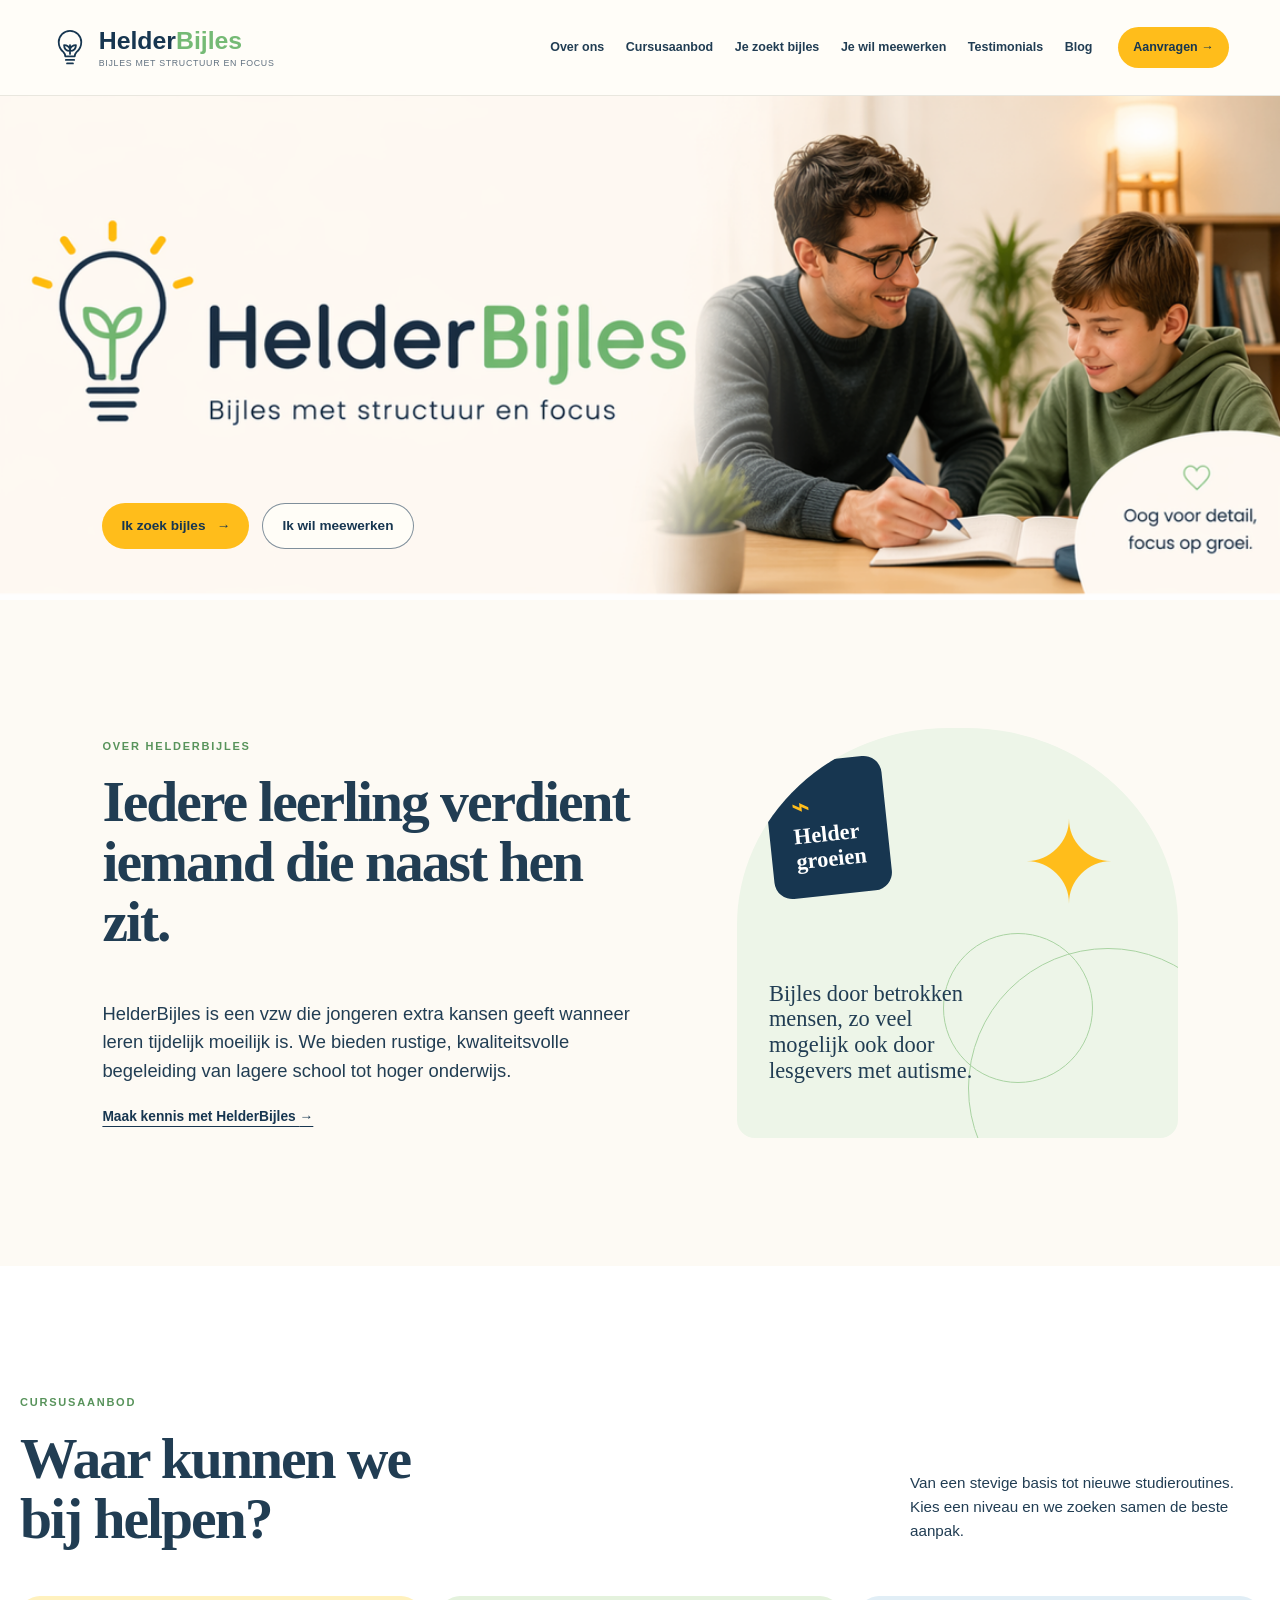
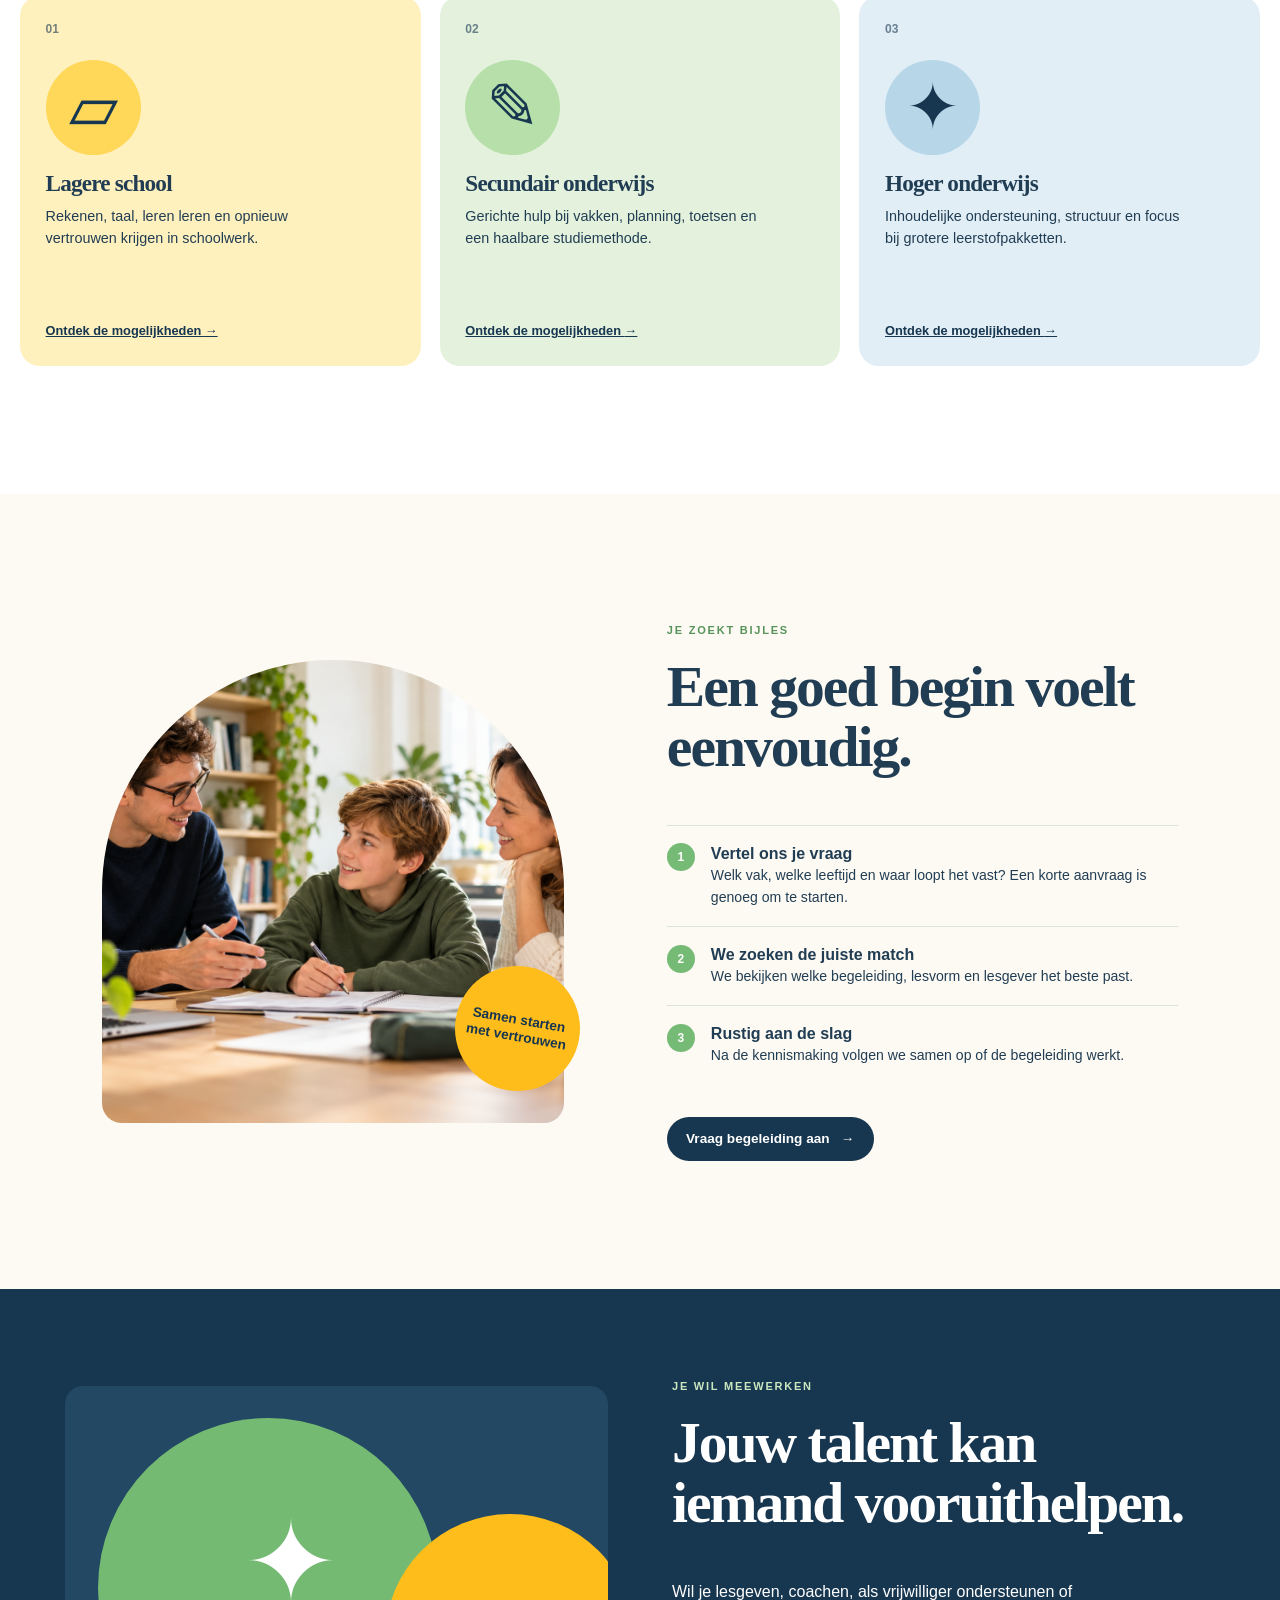
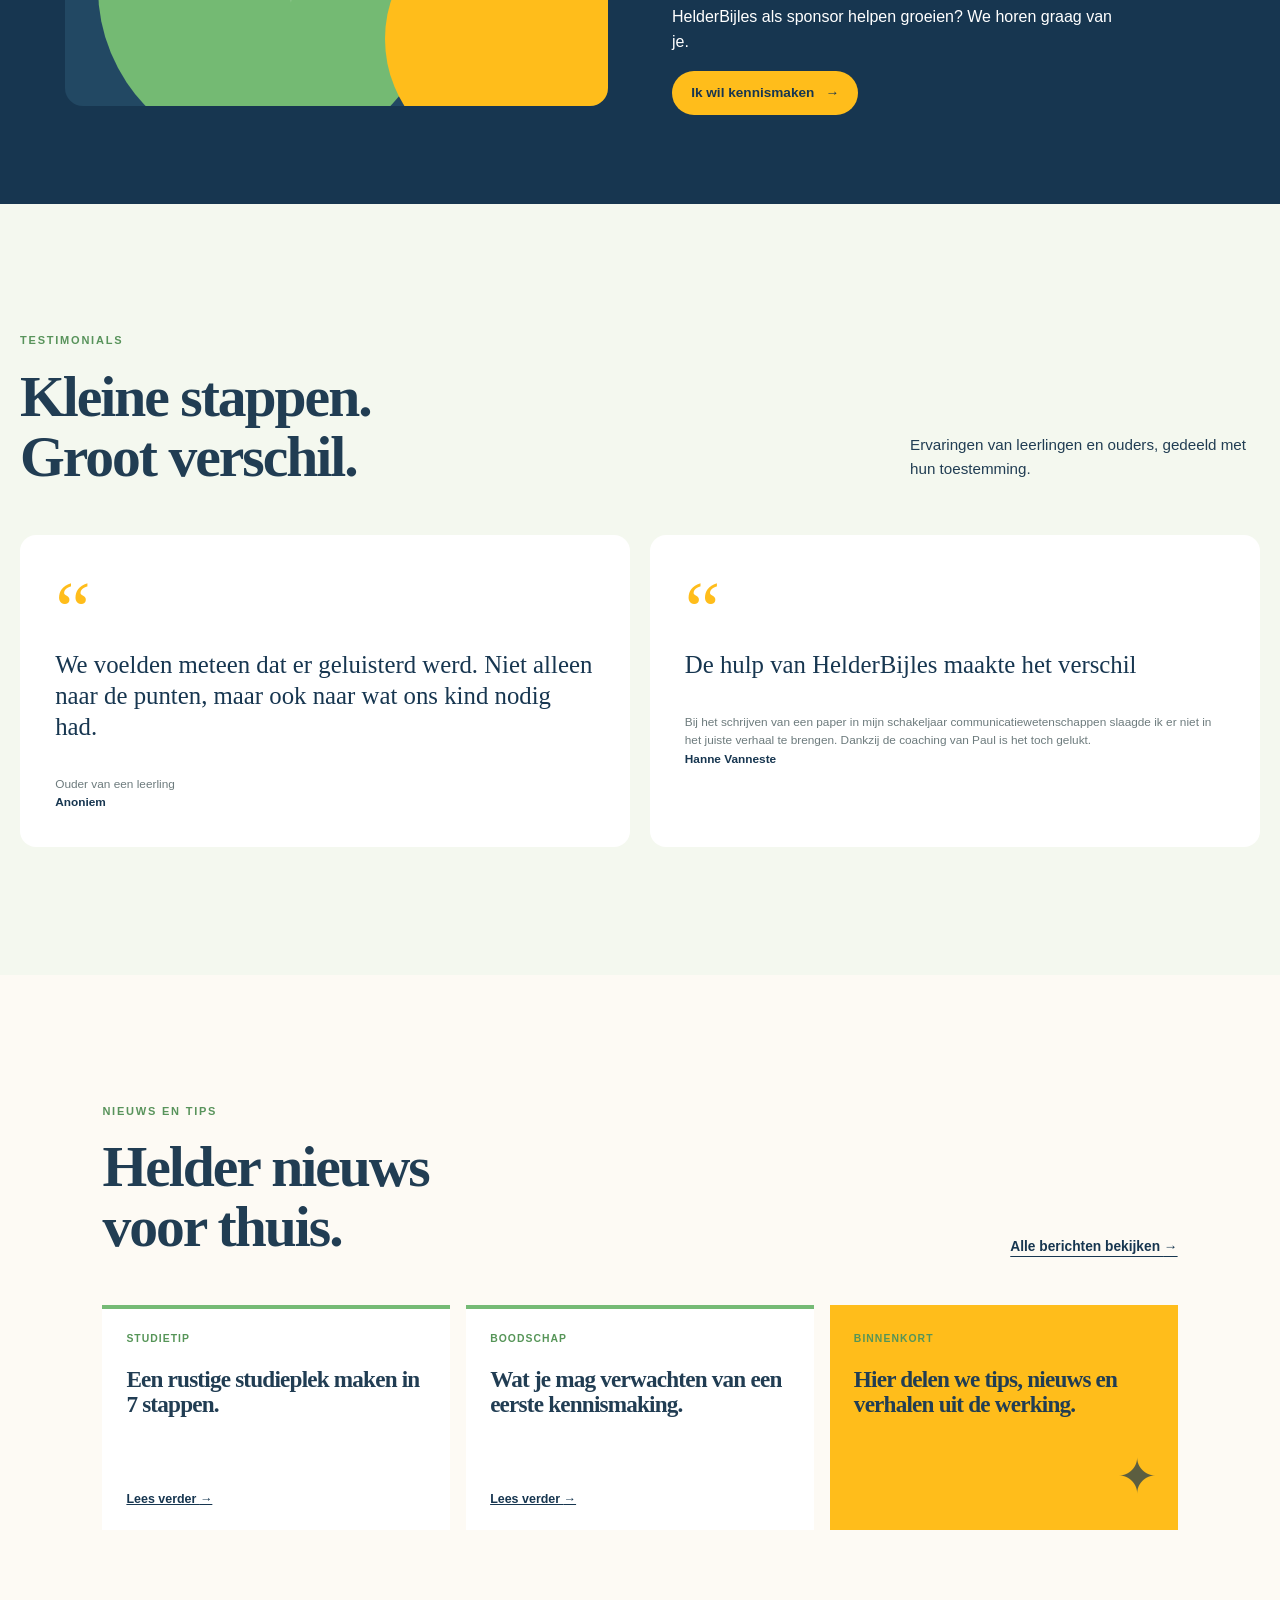
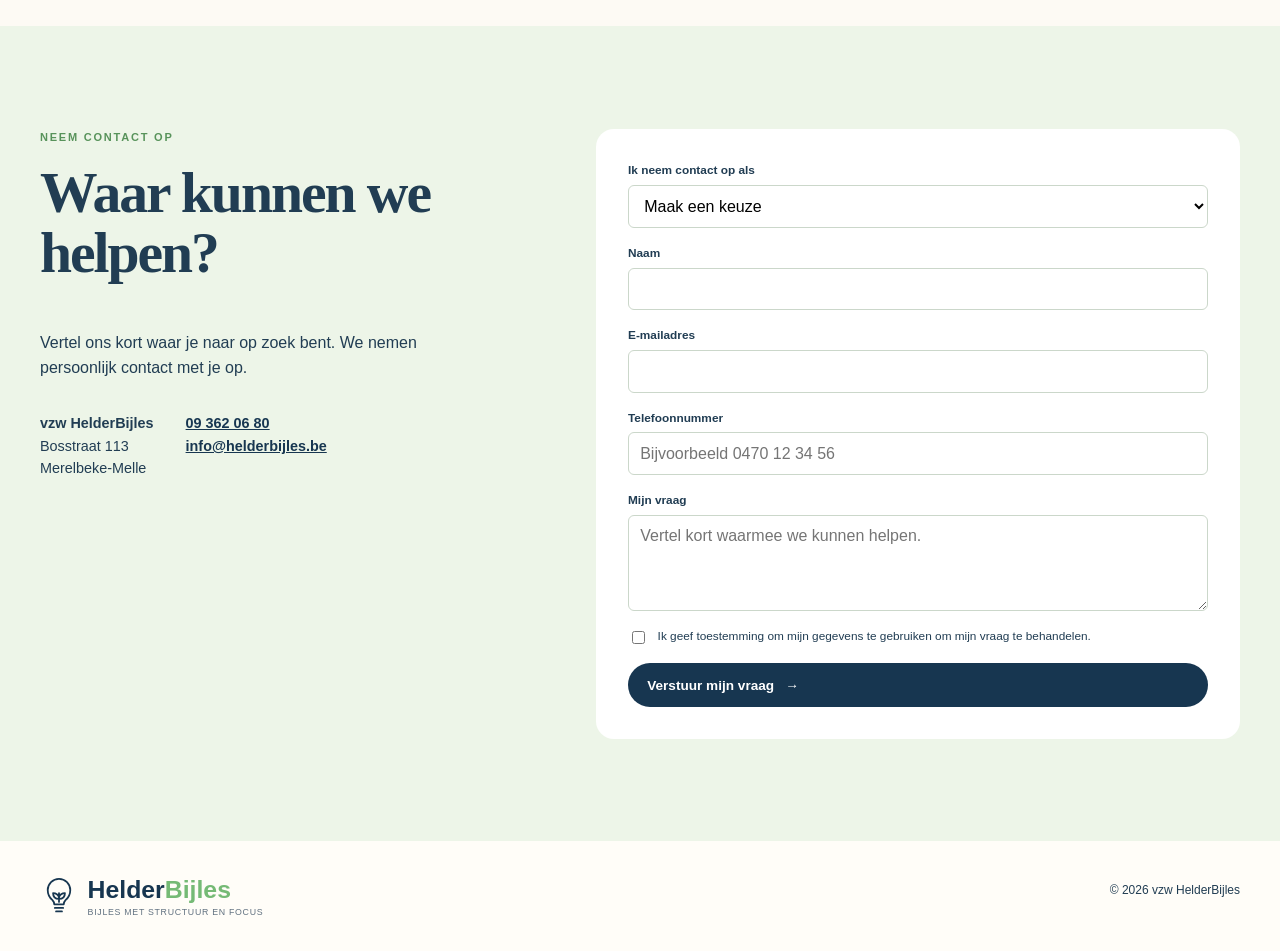
==== commit 347cd06a: "Add news archive and homepage post selection in admin" ====
--- a/index.html
+++ b/index.html
@@ -7,7 +7,19 @@
     <title>HelderBijles | Bijles met structuur en focus</title>
     <link rel="stylesheet" href="styles.css" />
   </head>
-  <body>
+ <script src="https://identity.netlify.com/v1/netlify-identity-widget.js"></script>
+<script>
+  if (window.netlifyIdentity) {
+    window.netlifyIdentity.on("init", (user) => {
+      if (!user) {
+        window.netlifyIdentity.on("login", () => {
+          document.location.href = "/admin/";
+        });
+      }
+    });
+  }
+</script>
+ <body>
     <a class="skip" href="#inhoud">Ga naar de inhoud</a>
     <header class="header">
       <a href="#top" class="brand" aria-label="HelderBijles home">
@@ -50,7 +62,7 @@
 
       <section id="verhalen" class="section stories"><div class="section-title"><div><p class="kicker">Testimonials</p><h2>Kleine stappen.<br />Groot verschil.</h2></div><p>Ervaringen van leerlingen en ouders, gedeeld met hun toestemming.</p></div><div class="quote-grid" data-testimonials></div></section>
 
-      <section id="blog" class="section blog-section"><div class="section-title"><div><p class="kicker">Nieuws en tips</p><h2>Helder nieuws<br />voor thuis.</h2></div><a class="arrow-link" href="#contact">Alle berichten bekijken <span>→</span></a></div><div class="post-grid" data-posts></div></section>
+      <section id="blog" class="section blog-section"><div class="section-title"><div><p class="kicker">Nieuws en tips</p><h2>Helder nieuws<br />voor thuis.</h2></div><a class="arrow-link" href="berichten.html">Alle berichten bekijken <span>→</span></a></div><div class="post-grid" data-posts></div></section>
 
       <section id="contact" class="contact"><div><p class="kicker">Neem contact op</p><h2>Waar kunnen we<br />helpen?</h2><p>Vertel ons kort waar je naar op zoek bent. We nemen persoonlijk contact met je op.</p><div class="contact-details"><p><strong>vzw HelderBijles</strong><br />Bosstraat 113<br />Merelbeke-Melle</p><p><a href="tel:+3293620680">09 362 06 80</a><br /><a href="mailto:paulmdesmet@gmail.com">info@helderbijles.be</a></p></div></div><form id="contact-form" name="contact" method="POST" action="thank-you.html" data-netlify="true" netlify-honeypot="bot-field"><input type="hidden" name="form-name" value="contact" /><input type="hidden" name="subject" value="Nieuwe vraag via HelderBijles" /><p class="hidden"><label>Laat dit veld leeg<input name="bot-field" /></label></p><label>Ik neem contact op als<select name="rol" required><option value="">Maak een keuze</option><option>Ouder of leerling</option><option>Kandidaat-lesgever of coach</option><option>Vrijwilliger</option><option>Sponsor of partner</option></select></label><label>Naam<input required name="naam" autocomplete="name" /></label><label>E-mailadres<input required type="email" name="email" autocomplete="email" /></label><label>Telefoonnummer<input required type="tel" name="telefoon" autocomplete="tel" inputmode="tel" placeholder="Bijvoorbeeld 0470 12 34 56" /></label><label>Mijn vraag<textarea name="vraag" rows="4" placeholder="Vertel kort waarmee we kunnen helpen."></textarea></label><label class="check"><input required type="checkbox" name="toestemming" /><span>Ik geef toestemming om mijn gegevens te gebruiken om mijn vraag te behandelen.</span></label><button class="button navy" type="submit">Verstuur mijn vraag <span>→</span></button></form></section>
     </main>
--- a/styles.css
+++ b/styles.css
@@ -6,3 +6,6 @@
 .hero .ghost{border-color:rgba(23,54,80,.55);background:rgba(255,253,248,.88);color:var(--navy)}
 @media(max-width:800px){.hero{padding-bottom:4.5rem}.hero-illustration{min-height:0;object-fit:contain}.hero .hero-actions{left:1.25rem;right:1.25rem;bottom:1rem}.hero .button{padding:.75rem 1rem}}
  .hidden{position:absolute!important;left:-10000px!important}
+
+/* Nieuwsarchief */
+.archive-section{min-height:65vh}.archive-back{display:inline-block;margin-bottom:2.5rem}.archive-section h1{font-size:clamp(2.8rem,6vw,5rem);margin-bottom:0}.post-date{font-size:.75rem;color:var(--ink);margin-bottom:1rem}.post-grid article{overflow-wrap:anywhere}.visually-hidden{position:absolute;width:1px;height:1px;padding:0;margin:-1px;overflow:hidden;clip-path:inset(50%);white-space:nowrap;border:0}
